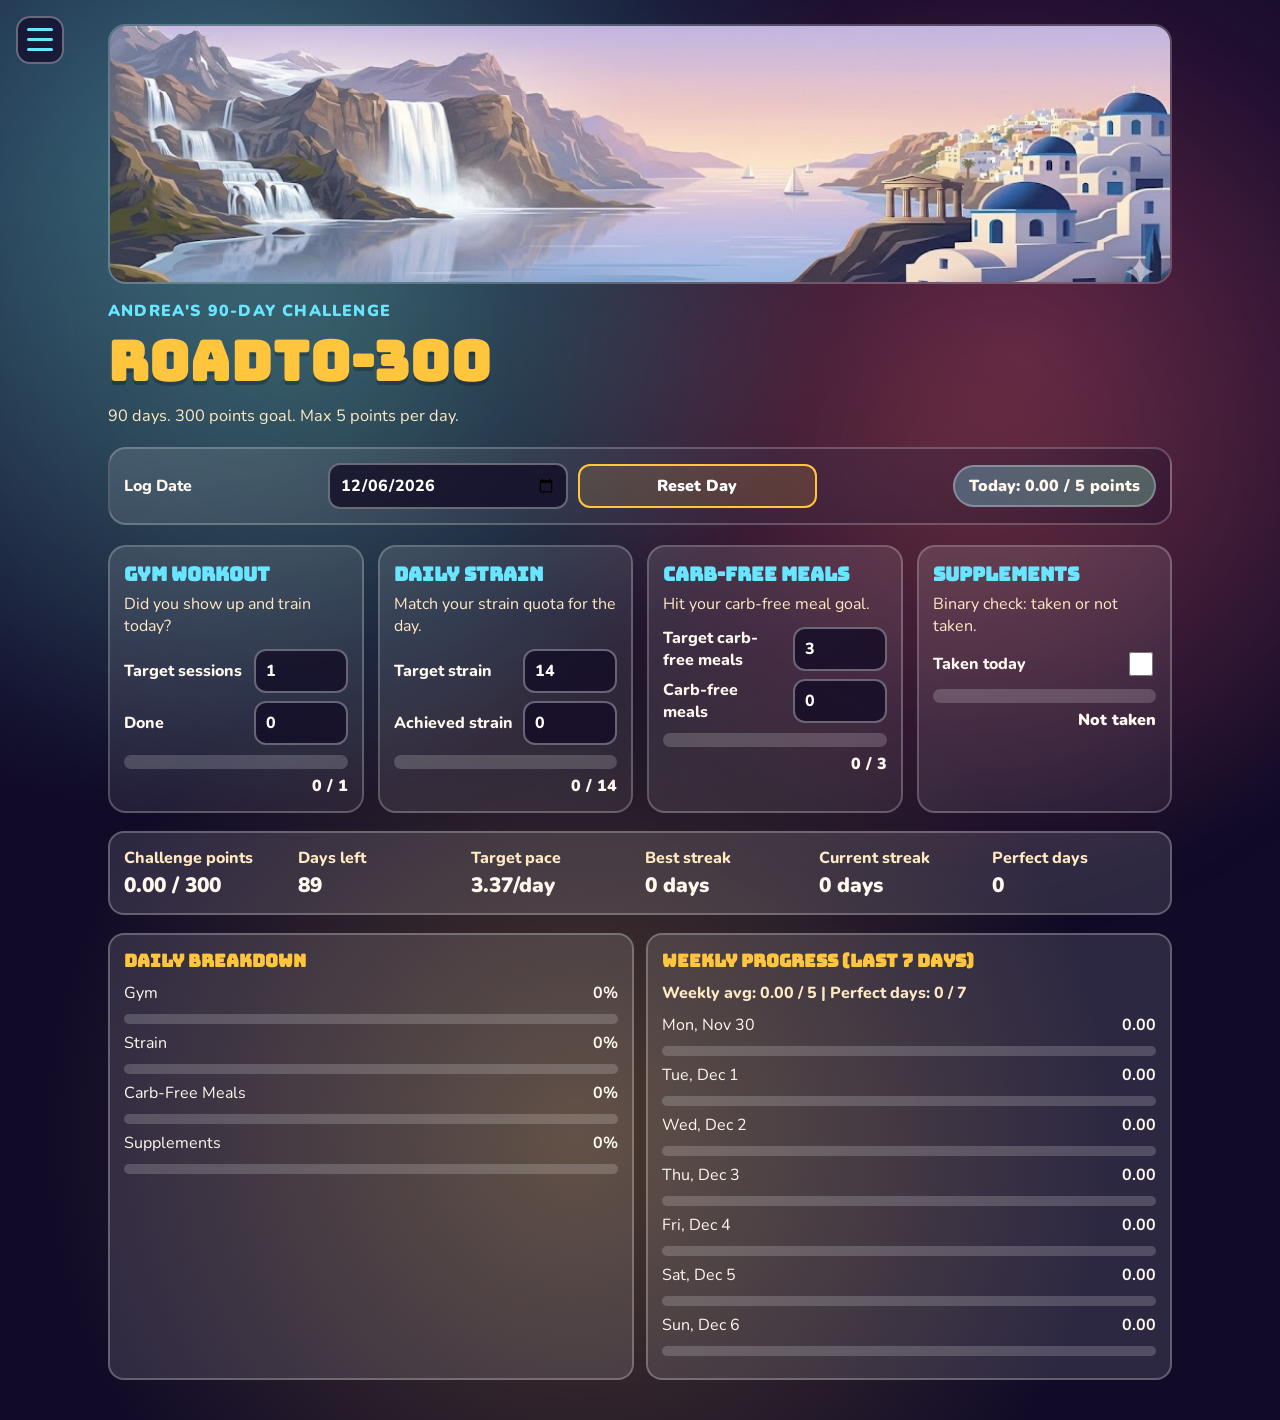
==== index.html @ 3d4bb53b "Switch top banner to banner2 image" ====
<!doctype html>
<html lang="en">
  <head>
    <meta charset="UTF-8" />
    <meta name="viewport" content="width=device-width, initial-scale=1.0" />
    <title>RoadTo-300</title>
    <link rel="preconnect" href="https://fonts.googleapis.com" />
    <link rel="preconnect" href="https://fonts.gstatic.com" crossorigin />
    <link
      href="https://fonts.googleapis.com/css2?family=Bungee:wght@400&family=Nunito:wght@500;700;900&display=swap"
      rel="stylesheet"
    />
    <link rel="stylesheet" href="./styles.css" />
  </head>
  <body>
    <div class="background-glow" aria-hidden="true"></div>

    <button
      id="menuToggle"
      class="menu-toggle"
      type="button"
      aria-label="Open menu"
      aria-controls="appMenu"
      aria-expanded="false"
    >
      <span></span>
      <span></span>
      <span></span>
    </button>

    <div id="menuBackdrop" class="menu-backdrop" hidden></div>
    <aside id="appMenu" class="app-menu" aria-hidden="true">
      <h2>Menu</h2>
      <a href="./progress.html" class="menu-action menu-link">Progress</a>
      <button id="restartChallenge" class="menu-action" type="button">
        Restart 90-Day Challenge from Log Date
      </button>
    </aside>

    <main class="app-shell">
      <img class="top-banner" src="./assets/banner2.jpg" alt="Challenge banner" />
      <header class="hero">
        <p class="eyebrow">Andrea's 90-Day Challenge</p>
        <h1>RoadTo-300</h1>
        <p class="subtitle">
          90 days. 300 points goal. Max 5 points per day.
        </p>
      </header>

      <section class="control-panel">
        <label for="entryDate">Log Date</label>
        <input type="date" id="entryDate" />
        <button id="resetDay" class="ghost-button" type="button">Reset Day</button>
        <div class="score-pill" id="scorePill">Today: 0.00 / 5 points</div>
      </section>

      <section class="cards-grid" id="cardsGrid">
        <article class="tracker-card" data-key="gym">
          <h2>Gym Workout</h2>
          <p class="card-note">Did you show up and train today?</p>
          <div class="field-row">
            <label for="gymTarget">Target sessions</label>
            <input type="number" min="1" max="3" step="1" id="gymTarget" value="1" />
          </div>
          <div class="field-row">
            <label for="gymDone">Done</label>
            <input type="number" min="0" max="3" step="1" id="gymDone" value="0" />
          </div>
          <div class="progress-wrap">
            <div class="progress-bar"><span id="gymBar"></span></div>
            <p id="gymText">0 / 1</p>
          </div>
        </article>

        <article class="tracker-card" data-key="strain">
          <h2>Daily Strain</h2>
          <p class="card-note">Match your strain quota for the day.</p>
          <div class="field-row">
            <label for="strainTarget">Target strain</label>
            <input type="number" min="1" max="100" step="1" id="strainTarget" value="14" />
          </div>
          <div class="field-row">
            <label for="strainDone">Achieved strain</label>
            <input type="number" min="0" max="100" step="1" id="strainDone" value="0" />
          </div>
          <div class="progress-wrap">
            <div class="progress-bar"><span id="strainBar"></span></div>
            <p id="strainText">0 / 14</p>
          </div>
        </article>

        <article class="tracker-card" data-key="carbFree">
          <h2>Carb-Free Meals</h2>
          <p class="card-note">Hit your carb-free meal goal.</p>
          <div class="field-row">
            <label for="carbTarget">Target carb-free meals</label>
            <input type="number" min="1" max="8" step="1" id="carbTarget" value="3" />
          </div>
          <div class="field-row">
            <label for="carbDone">Carb-free meals</label>
            <input type="number" min="0" max="8" step="1" id="carbDone" value="0" />
          </div>
          <div class="progress-wrap">
            <div class="progress-bar"><span id="carbBar"></span></div>
            <p id="carbText">0 / 3</p>
          </div>
        </article>

        <article class="tracker-card" data-key="supplements">
          <h2>Supplements</h2>
          <p class="card-note">Binary check: taken or not taken.</p>
          <div class="field-row binary-row">
            <label for="suppTaken">Taken today</label>
            <input type="checkbox" id="suppTaken" />
          </div>
          <div class="progress-wrap">
            <div class="progress-bar"><span id="suppBar"></span></div>
            <p id="suppText">Not taken</p>
          </div>
        </article>
      </section>

      <section class="summary-strip" id="summaryStrip">
        <div>
          <p class="summary-label">Challenge points</p>
          <p class="summary-value" id="challengePoints">0 / 300</p>
        </div>
        <div>
          <p class="summary-label">Days left</p>
          <p class="summary-value" id="daysLeft">90</p>
        </div>
        <div>
          <p class="summary-label">Target pace</p>
          <p class="summary-value" id="paceText">0.00/day</p>
        </div>
        <div>
          <p class="summary-label">Best streak</p>
          <p class="summary-value" id="bestStreak">0 days</p>
        </div>
        <div>
          <p class="summary-label">Current streak</p>
          <p class="summary-value" id="currentStreak">0 days</p>
        </div>
        <div>
          <p class="summary-label">Perfect days</p>
          <p class="summary-value" id="perfectDays">0</p>
        </div>
      </section>

      <section class="insights-section">
        <article class="insight-card">
          <h3>Daily Breakdown</h3>
          <div id="dailyBreakdown"></div>
        </article>
        <article class="insight-card">
          <h3>Weekly Progress (Last 7 Days)</h3>
          <p class="week-meta"><span id="weekAvg">Weekly avg: 0 / 100</span> | <span id="weekPerfect">Perfect days: 0 / 7</span></p>
          <div id="weeklyList"></div>
        </article>
      </section>
    </main>

    <canvas id="sparkCanvas" aria-hidden="true"></canvas>
    <script src="./app.js"></script>
  </body>
</html>
---- styles.css ----
:root {
  --bg: #110b28;
  --panel: rgba(255, 255, 255, 0.12);
  --panel-strong: rgba(255, 255, 255, 0.2);
  --text: #fff8ee;
  --muted: #ffe9c2;
  --mint: #8affc1;
  --sun: #ffc63d;
  --orange: #ff7b37;
  --pink: #ff4da8;
  --sky: #6ae5ff;
}

* {
  box-sizing: border-box;
}

body {
  margin: 0;
  min-height: 100vh;
  font-family: "Nunito", sans-serif;
  color: var(--text);
  background:
    radial-gradient(circle at 15% 10%, rgba(106, 229, 255, 0.32), transparent 40%),
    radial-gradient(circle at 80% 25%, rgba(255, 77, 168, 0.24), transparent 35%),
    radial-gradient(circle at 45% 80%, rgba(255, 198, 61, 0.25), transparent 40%),
    var(--bg);
  overflow-x: hidden;
}

.background-glow {
  position: fixed;
  inset: -15vmax;
  background:
    radial-gradient(circle at 30% 40%, rgba(138, 255, 193, 0.2), transparent 35%),
    radial-gradient(circle at 70% 50%, rgba(255, 123, 55, 0.2), transparent 35%);
  filter: blur(40px);
  z-index: -2;
  animation: drift 10s ease-in-out infinite alternate;
}

@keyframes drift {
  from {
    transform: translateY(-2%) translateX(-1%);
  }
  to {
    transform: translateY(2%) translateX(1%);
  }
}

.menu-toggle {
  position: fixed;
  top: 16px;
  left: 16px;
  z-index: 30;
  width: 48px;
  height: 48px;
  padding: 10px 9px;
  border: 2px solid rgba(255, 255, 255, 0.35);
  border-radius: 14px;
  background: rgba(17, 11, 40, 0.72);
  backdrop-filter: blur(8px);
  display: grid;
  gap: 6px;
  cursor: pointer;
}

.menu-toggle span {
  display: block;
  width: 100%;
  height: 3px;
  border-radius: 999px;
  background: var(--sky);
}

.menu-backdrop {
  position: fixed;
  inset: 0;
  z-index: 18;
  background: rgba(6, 3, 18, 0.56);
}

.app-menu {
  position: fixed;
  top: 0;
  left: 0;
  z-index: 20;
  width: min(320px, 85vw);
  height: 100vh;
  padding: 84px 16px 20px;
  transform: translateX(-105%);
  transition: transform 0.25s ease;
  background: linear-gradient(155deg, rgba(17, 11, 40, 0.95), rgba(48, 20, 78, 0.95));
  border-right: 2px solid rgba(255, 255, 255, 0.24);
  backdrop-filter: blur(10px);
}

.app-menu.is-open {
  transform: translateX(0);
}

.app-menu h2 {
  margin: 0 0 12px;
  color: var(--sun);
  font-family: "Bungee", sans-serif;
  font-size: 1.05rem;
}

.menu-action {
  display: block;
  width: 100%;
  border: 2px solid rgba(255, 198, 61, 0.95);
  border-radius: 12px;
  background: rgba(255, 198, 61, 0.12);
  color: #fff;
  text-align: left;
  font: inherit;
  font-weight: 900;
  line-height: 1.3;
  padding: 10px 12px;
  cursor: pointer;
  margin-bottom: 10px;
}

.menu-link {
  text-decoration: none;
}

.app-shell {
  max-width: 1100px;
  margin: 0 auto;
  padding: 24px 18px 40px;
}

.top-banner {
  display: block;
  width: 100%;
  max-height: 260px;
  object-fit: cover;
  border-radius: 18px;
  border: 2px solid rgba(255, 255, 255, 0.24);
  margin-bottom: 16px;
}

.hero h1 {
  margin: 0;
  font-family: "Bungee", sans-serif;
  letter-spacing: 1px;
  font-size: clamp(2rem, 5vw, 3.4rem);
  color: var(--sun);
  text-shadow: 0 4px 0 rgba(0, 0, 0, 0.22);
}

.eyebrow {
  margin: 0 0 4px;
  color: var(--sky);
  font-weight: 900;
  text-transform: uppercase;
  letter-spacing: 1.2px;
}

.subtitle {
  margin: 8px 0 0;
  color: var(--muted);
  font-size: 1.02rem;
}

.control-panel {
  margin-top: 20px;
  padding: 14px;
  border: 2px solid rgba(255, 255, 255, 0.22);
  background: linear-gradient(130deg, var(--panel), rgba(17, 11, 40, 0.3));
  backdrop-filter: blur(7px);
  border-radius: 18px;
  display: grid;
  grid-template-columns: auto minmax(180px, 240px) auto auto;
  gap: 10px;
  align-items: center;
}

label {
  font-weight: 800;
}

input[type="date"],
input[type="number"] {
  width: 100%;
  border: 2px solid rgba(255, 255, 255, 0.35);
  border-radius: 12px;
  background: rgba(18, 12, 38, 0.78);
  color: #fff;
  padding: 9px 10px;
  font: inherit;
  font-weight: 800;
}

input:focus {
  outline: 2px solid var(--sky);
  outline-offset: 1px;
}

input[type="checkbox"] {
  width: 24px;
  height: 24px;
  accent-color: var(--mint);
  justify-self: end;
}

.ghost-button {
  border: 2px solid var(--sun);
  background: rgba(255, 198, 61, 0.14);
  color: #fff;
  border-radius: 12px;
  font: inherit;
  font-weight: 900;
  padding: 9px 14px;
  cursor: pointer;
  transition: transform 0.15s ease;
}

.ghost-button:hover {
  transform: translateY(-1px);
}

.score-pill {
  justify-self: end;
  font-weight: 900;
  padding: 8px 14px;
  border-radius: 999px;
  background: linear-gradient(90deg, rgba(106, 229, 255, 0.3), rgba(138, 255, 193, 0.3));
  border: 2px solid rgba(255, 255, 255, 0.28);
}

.cards-grid {
  margin-top: 20px;
  display: grid;
  grid-template-columns: repeat(auto-fit, minmax(230px, 1fr));
  gap: 14px;
}

.tracker-card {
  border-radius: 18px;
  border: 2px solid rgba(255, 255, 255, 0.22);
  padding: 14px;
  background: linear-gradient(145deg, var(--panel), rgba(255, 255, 255, 0.06));
  transform: translateY(14px);
  opacity: 0;
  animation: pop-in 0.5s ease forwards;
}

.tracker-card:nth-child(2) {
  animation-delay: 0.06s;
}

.tracker-card:nth-child(3) {
  animation-delay: 0.12s;
}

.tracker-card:nth-child(4) {
  animation-delay: 0.18s;
}

@keyframes pop-in {
  to {
    opacity: 1;
    transform: translateY(0);
  }
}

.tracker-card h2 {
  margin: 0;
  color: var(--sky);
  font-family: "Bungee", sans-serif;
  font-size: 1.2rem;
}

.card-note {
  margin: 6px 0 12px;
  color: var(--muted);
}

.field-row {
  display: grid;
  grid-template-columns: 1fr 94px;
  align-items: center;
  gap: 8px;
  margin-bottom: 8px;
}

.binary-row {
  grid-template-columns: 1fr auto;
}

.progress-wrap {
  margin-top: 10px;
}

.progress-wrap p {
  margin: 6px 0 0;
  text-align: right;
  font-weight: 900;
}

.progress-bar {
  height: 14px;
  border-radius: 999px;
  background: rgba(255, 255, 255, 0.18);
  overflow: hidden;
}

.progress-bar span {
  display: block;
  height: 100%;
  width: 0;
  border-radius: inherit;
  background: linear-gradient(90deg, var(--orange), var(--pink));
  transition: width 0.25s ease;
}

.tracker-card.is-complete {
  border-color: rgba(138, 255, 193, 0.85);
  box-shadow: 0 0 0 2px rgba(138, 255, 193, 0.2);
}

.tracker-card.is-complete .progress-bar span {
  background: linear-gradient(90deg, #6fffbe, #6ae5ff);
}

.summary-strip,
.insight-card {
  margin-top: 18px;
  padding: 14px;
  border-radius: 16px;
  border: 2px solid rgba(255, 255, 255, 0.25);
  background: var(--panel);
}

.summary-strip {
  display: grid;
  grid-template-columns: repeat(auto-fit, minmax(140px, 1fr));
  gap: 10px;
}

.summary-label {
  margin: 0;
  color: var(--muted);
  font-weight: 800;
}

.summary-value {
  margin: 2px 0 0;
  font-size: 1.3rem;
  font-weight: 900;
}

.insights-section {
  display: grid;
  grid-template-columns: repeat(auto-fit, minmax(280px, 1fr));
  gap: 12px;
}

.insight-card h3 {
  margin: 0 0 10px;
  font-family: "Bungee", sans-serif;
  color: var(--sun);
  font-size: 1.1rem;
}

.daily-row,
.week-row {
  display: grid;
  grid-template-columns: 1fr auto;
  gap: 10px;
  align-items: center;
  margin-bottom: 8px;
}

.week-meta {
  margin: 0 0 10px;
  color: var(--muted);
  font-weight: 800;
}

.mini-bar {
  grid-column: 1 / -1;
  height: 10px;
  border-radius: 999px;
  background: rgba(255, 255, 255, 0.18);
  overflow: hidden;
}

.mini-bar span {
  display: block;
  height: 100%;
  background: linear-gradient(90deg, #6ae5ff, #8affc1);
}

.progress-shell {
  max-width: 1100px;
  margin: 0 auto;
  padding: 24px 18px 40px;
}

.progress-header {
  display: flex;
  align-items: center;
  justify-content: space-between;
  gap: 12px;
  margin-bottom: 16px;
}

.back-link {
  text-decoration: none;
}

.progress-grid {
  display: grid;
  grid-template-columns: repeat(auto-fit, minmax(300px, 1fr));
  gap: 12px;
}

.chart-card,
.log-card {
  border-radius: 16px;
  border: 2px solid rgba(255, 255, 255, 0.25);
  background: var(--panel);
  padding: 14px;
}

.chart-title {
  margin: 0 0 10px;
  font-family: "Bungee", sans-serif;
  color: var(--sun);
  font-size: 1rem;
}

.chart-canvas {
  width: 100%;
  height: 220px;
  border-radius: 12px;
  background: rgba(8, 5, 22, 0.38);
  border: 1px solid rgba(255, 255, 255, 0.2);
}

.chart-legend {
  margin-top: 10px;
  display: flex;
  flex-wrap: wrap;
  gap: 8px;
}

.legend-chip {
  display: inline-flex;
  align-items: center;
  gap: 6px;
  border-radius: 999px;
  border: 1px solid rgba(255, 255, 255, 0.26);
  padding: 4px 8px;
  font-size: 0.84rem;
  font-weight: 800;
}

.legend-dot {
  width: 10px;
  height: 10px;
  border-radius: 999px;
}

.log-card {
  margin-top: 14px;
}

.log-scroll {
  overflow: auto;
  max-height: 440px;
}

.log-table {
  width: 100%;
  border-collapse: collapse;
  min-width: 760px;
}

.log-table th,
.log-table td {
  border-bottom: 1px solid rgba(255, 255, 255, 0.2);
  padding: 8px 10px;
  text-align: left;
  font-size: 0.92rem;
}

.log-table th {
  position: sticky;
  top: 0;
  background: rgba(17, 11, 40, 0.95);
  color: var(--sky);
}

.muted {
  color: var(--muted);
}

#sparkCanvas {
  position: fixed;
  inset: 0;
  pointer-events: none;
  z-index: 4;
}

@media (max-width: 760px) {
  .control-panel {
    grid-template-columns: 1fr;
  }

  .score-pill {
    justify-self: start;
  }

  .summary-strip {
    grid-template-columns: 1fr;
  }

  .app-shell {
    padding-top: 76px;
  }

  .menu-toggle {
    top: 12px;
    left: 12px;
  }

  .progress-header {
    flex-direction: column;
    align-items: flex-start;
  }
}
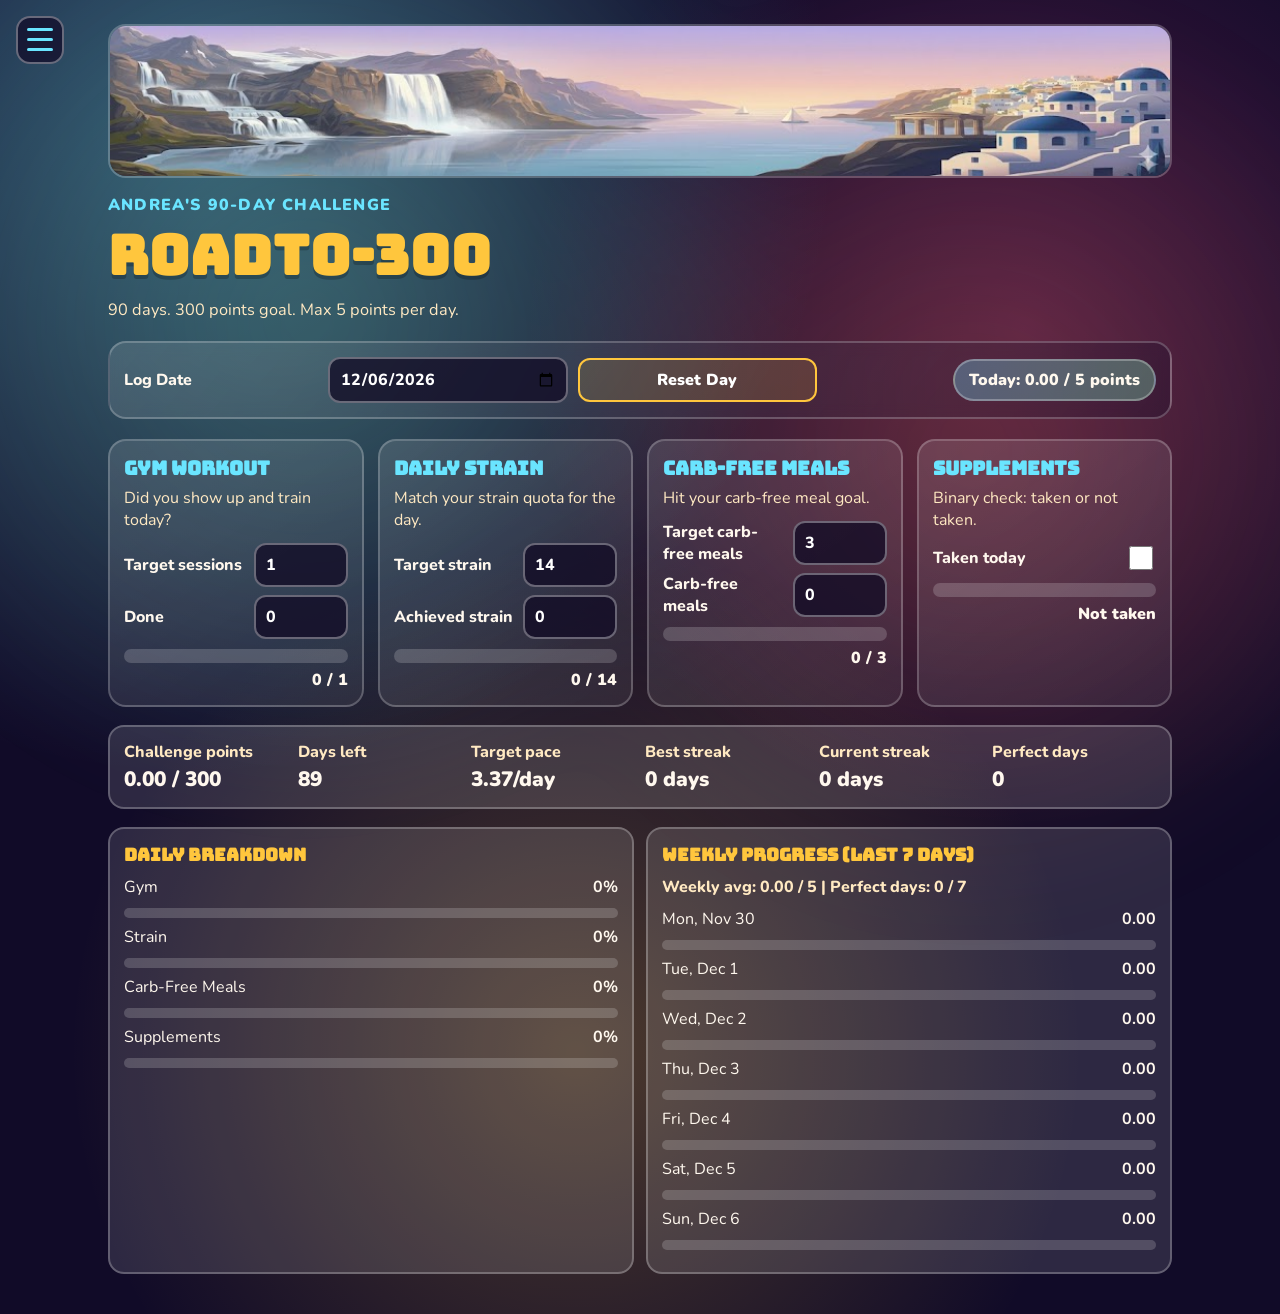
==== commit ce9bdc37: "Update top banner to banner3" ====
--- a/index.html
+++ b/index.html
@@ -38,7 +38,7 @@
     </aside>
 
     <main class="app-shell">
-      <img class="top-banner" src="./assets/banner2.jpg" alt="Challenge banner" />
+      <img class="top-banner" src="./assets/banner3.jpg" alt="Challenge banner" />
       <header class="hero">
         <p class="eyebrow">Andrea's 90-Day Challenge</p>
         <h1>RoadTo-300</h1>
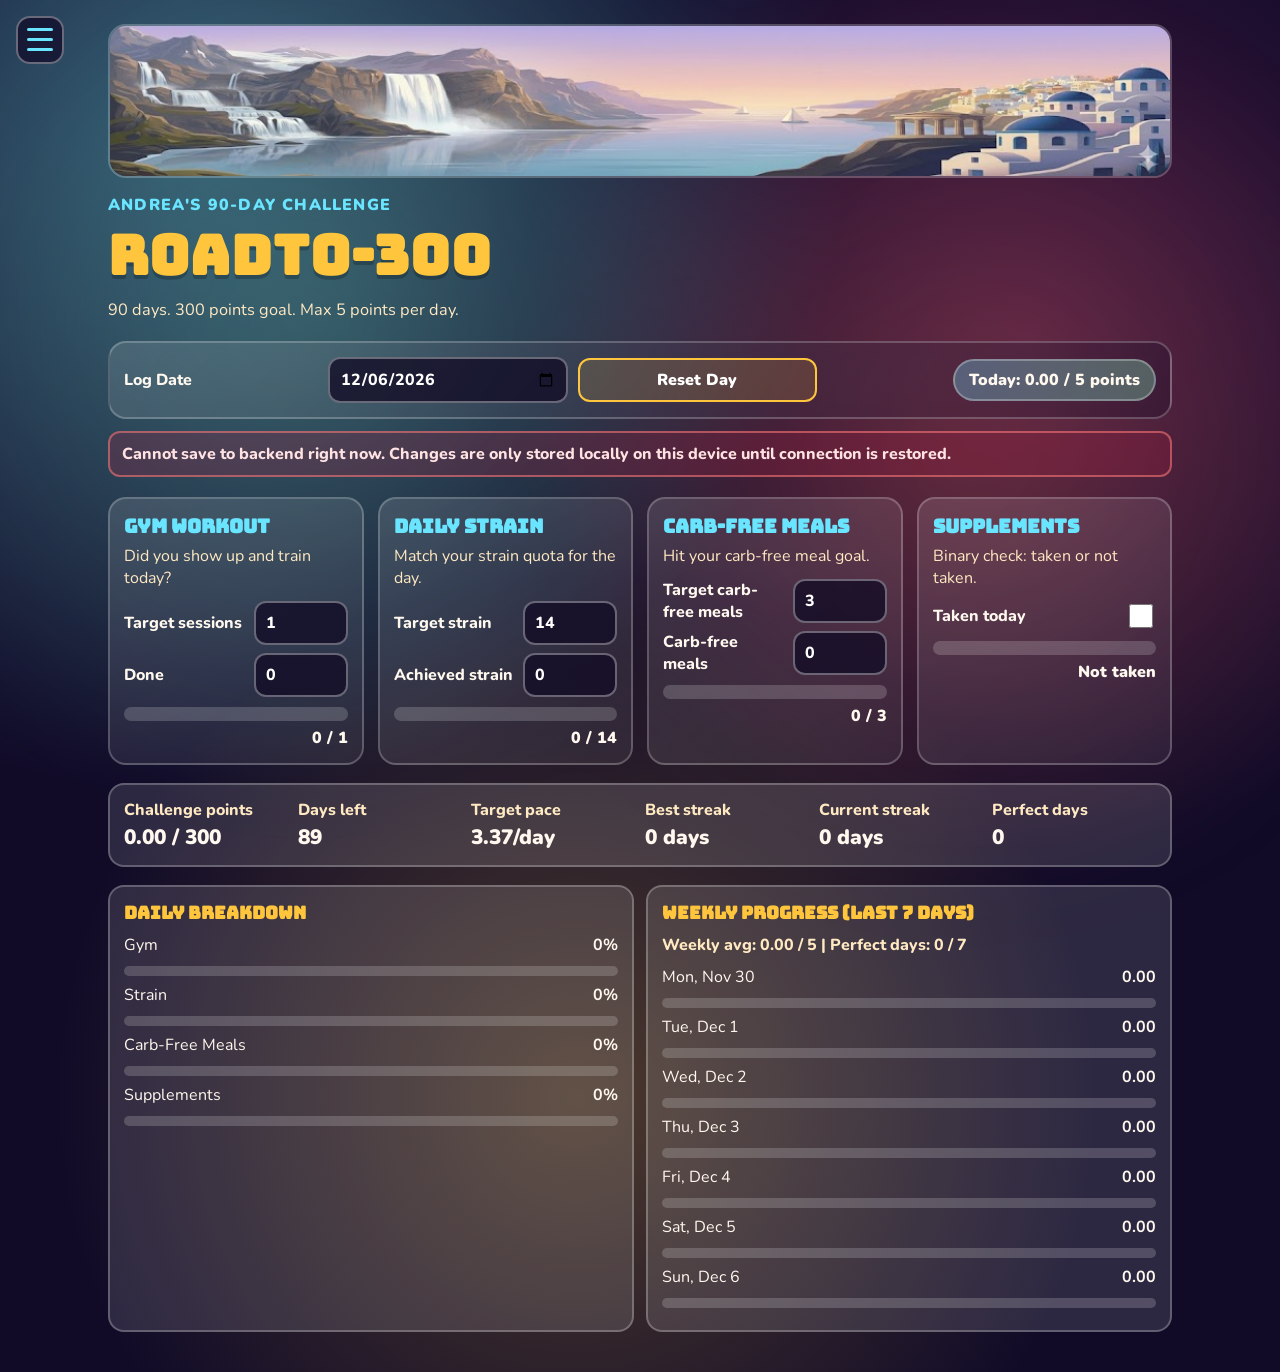
==== commit f469a0ba: "Fix backend endpoint resolution and show connection errors" ====
--- a/index.html
+++ b/index.html
@@ -53,6 +53,7 @@
         <button id="resetDay" class="ghost-button" type="button">Reset Day</button>
         <div class="score-pill" id="scorePill">Today: 0.00 / 5 points</div>
       </section>
+      <p id="backendStatus" class="backend-status" hidden></p>
 
       <section class="cards-grid" id="cardsGrid">
         <article class="tracker-card" data-key="gym">
--- a/styles.css
+++ b/styles.css
@@ -165,6 +165,16 @@
   font-size: 1.02rem;
 }
 
+.backend-status {
+  margin: 12px 0 0;
+  padding: 10px 12px;
+  border-radius: 12px;
+  border: 2px solid rgba(255, 125, 125, 0.55);
+  background: rgba(168, 32, 64, 0.26);
+  color: #ffe2e2;
+  font-weight: 800;
+}
+
 .control-panel {
   margin-top: 20px;
   padding: 14px;
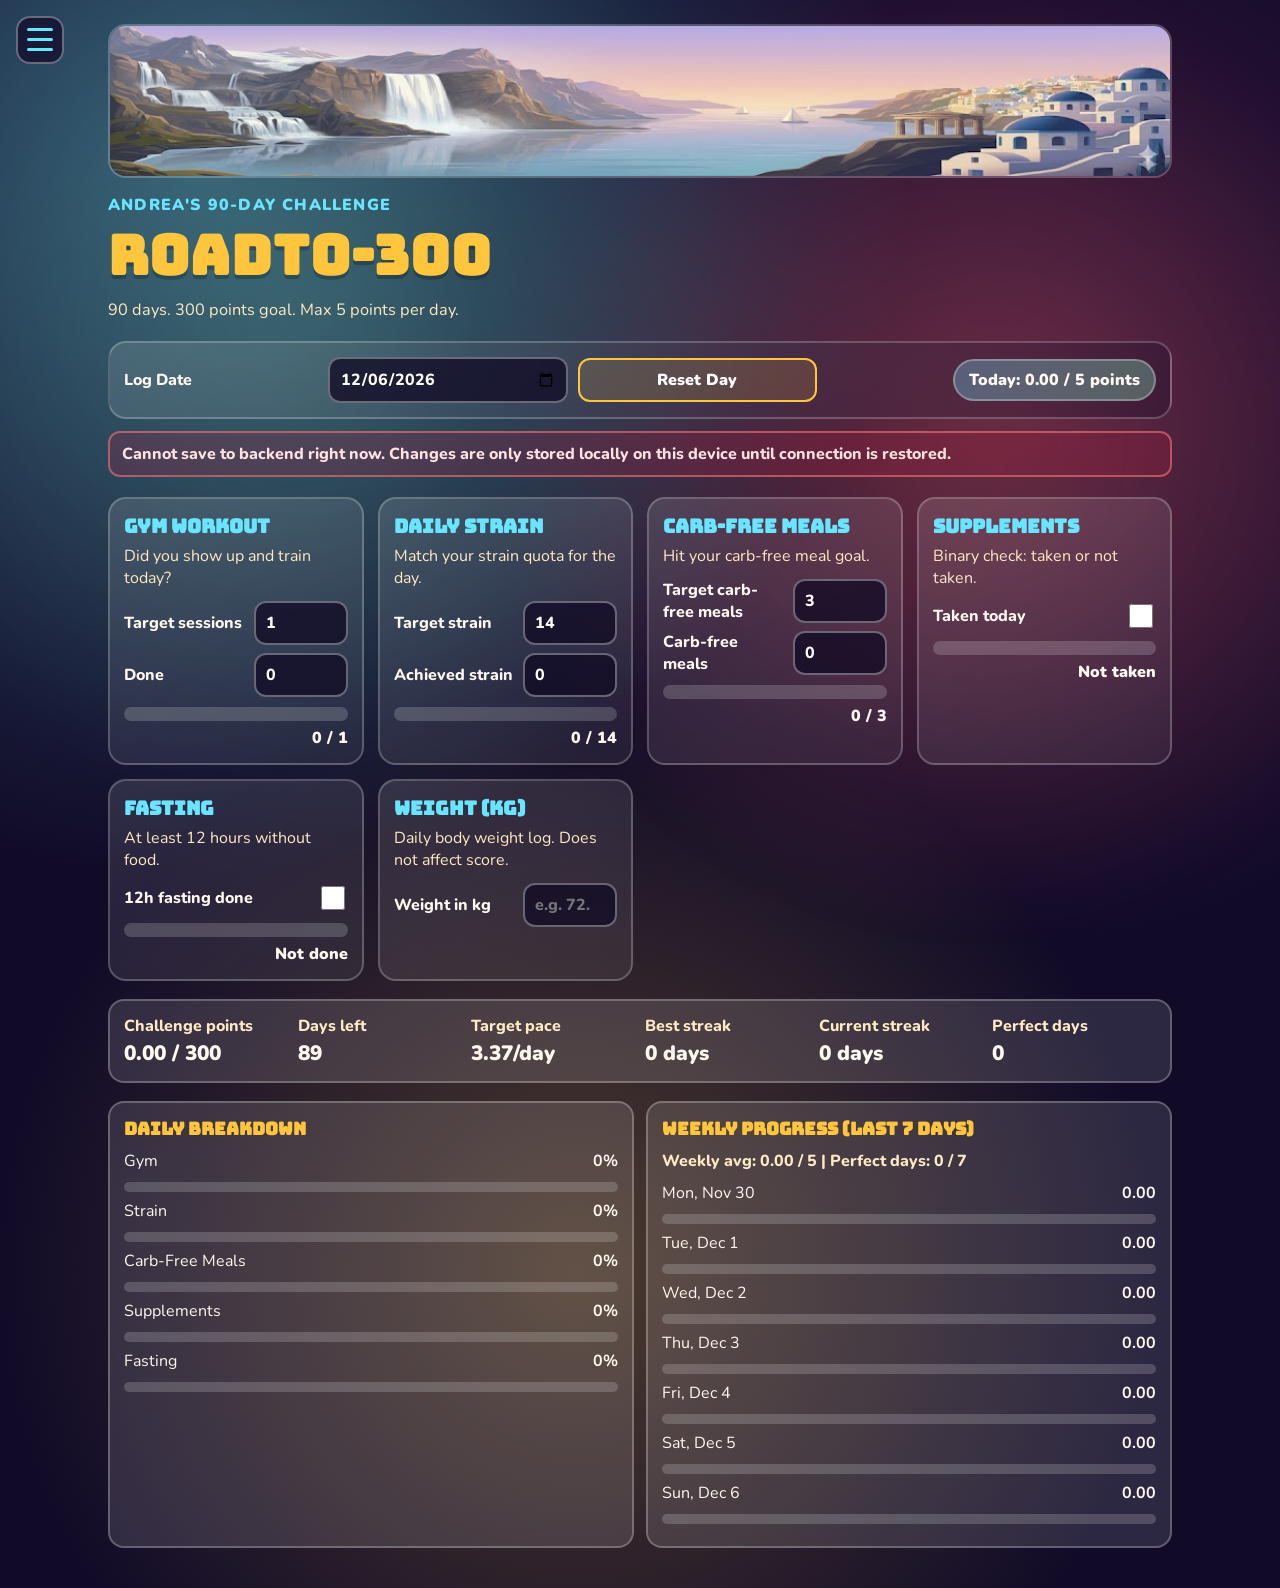
==== commit 672f105e: "Add fasting and weight tracking across app and progress" ====
--- a/index.html
+++ b/index.html
@@ -119,6 +119,28 @@
             <p id="suppText">Not taken</p>
           </div>
         </article>
+
+        <article class="tracker-card" data-key="fasting">
+          <h2>Fasting</h2>
+          <p class="card-note">At least 12 hours without food.</p>
+          <div class="field-row binary-row">
+            <label for="fastingTaken">12h fasting done</label>
+            <input type="checkbox" id="fastingTaken" />
+          </div>
+          <div class="progress-wrap">
+            <div class="progress-bar"><span id="fastingBar"></span></div>
+            <p id="fastingText">Not done</p>
+          </div>
+        </article>
+
+        <article class="tracker-card" data-key="weight">
+          <h2>Weight (kg)</h2>
+          <p class="card-note">Daily body weight log. Does not affect score.</p>
+          <div class="field-row">
+            <label for="weightKg">Weight in kg</label>
+            <input type="number" min="1" max="400" step="0.1" id="weightKg" placeholder="e.g. 72.4" />
+          </div>
+        </article>
       </section>
 
       <section class="summary-strip" id="summaryStrip">
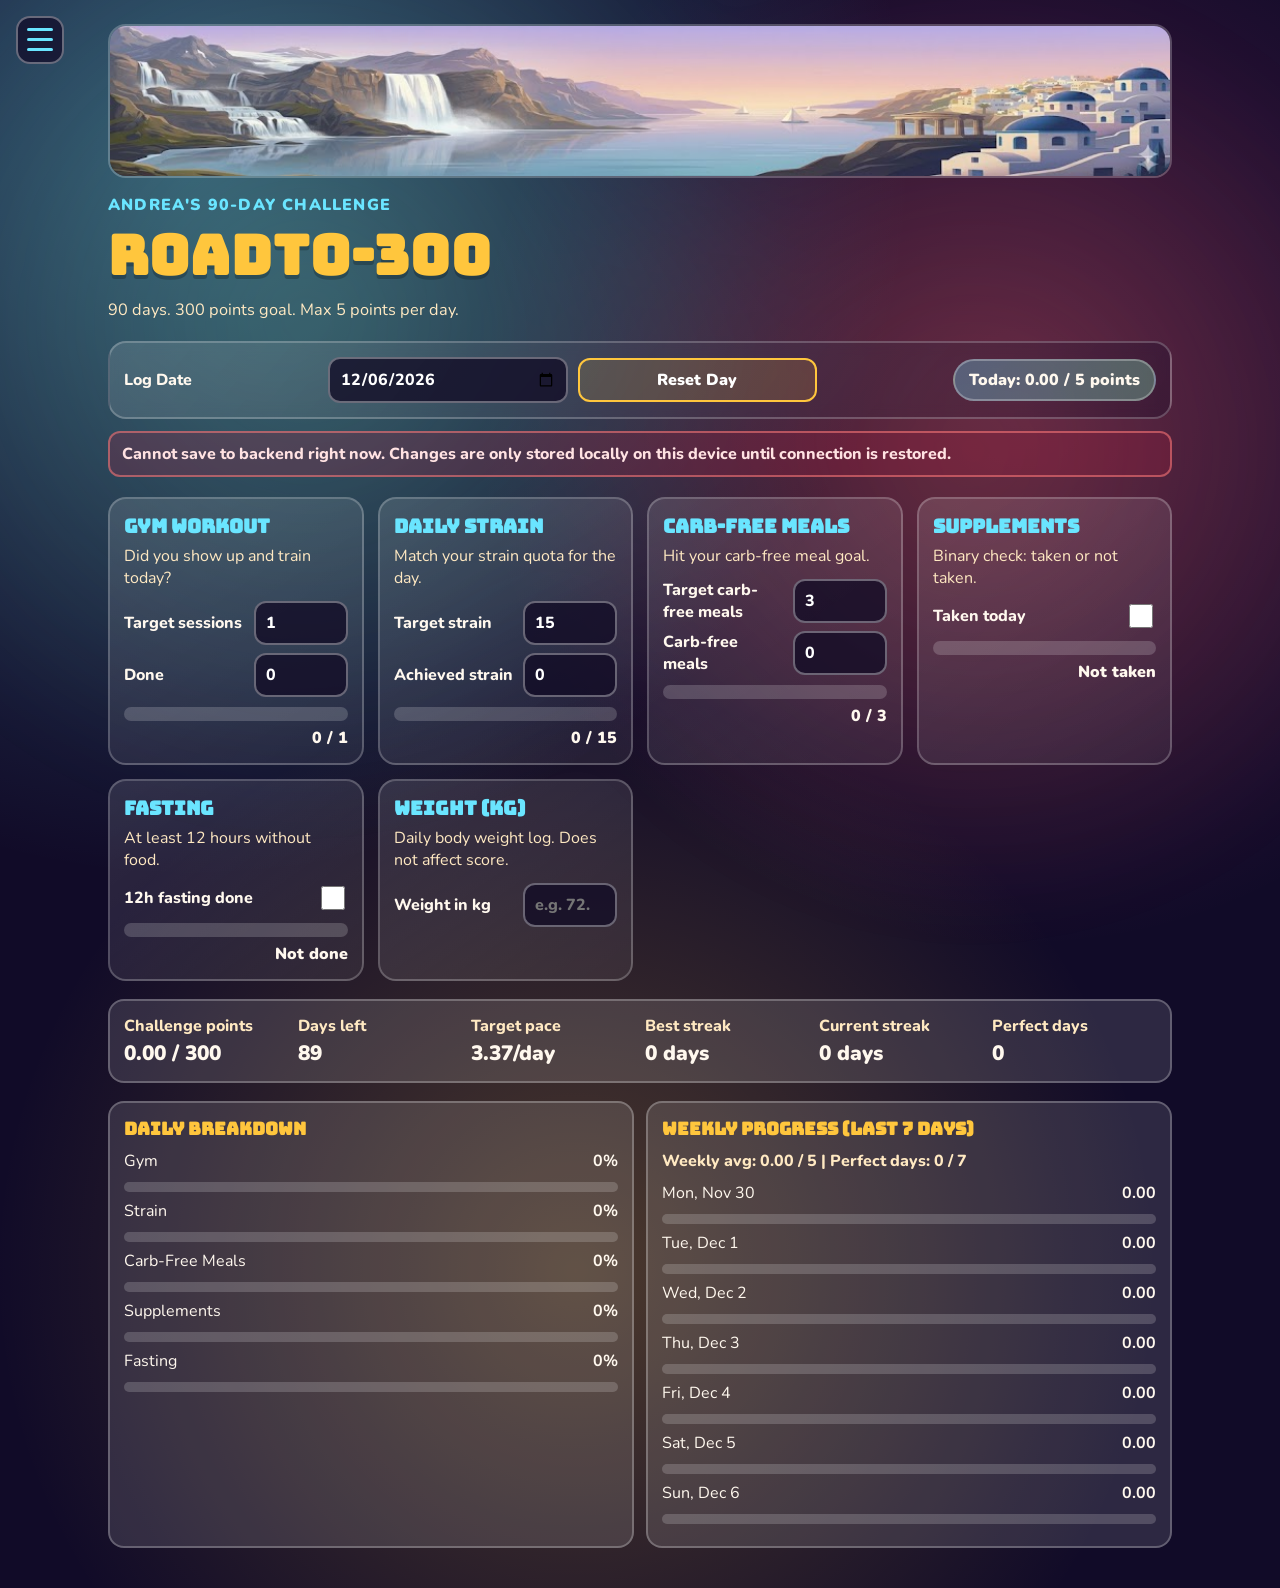
==== commit 3b859188: "Adjust strain default and enforce one-decimal weight input" ====
--- a/index.html
+++ b/index.html
@@ -78,7 +78,7 @@
           <p class="card-note">Match your strain quota for the day.</p>
           <div class="field-row">
             <label for="strainTarget">Target strain</label>
-            <input type="number" min="1" max="100" step="1" id="strainTarget" value="14" />
+            <input type="number" min="1" max="100" step="1" id="strainTarget" value="15" />
           </div>
           <div class="field-row">
             <label for="strainDone">Achieved strain</label>
@@ -86,7 +86,7 @@
           </div>
           <div class="progress-wrap">
             <div class="progress-bar"><span id="strainBar"></span></div>
-            <p id="strainText">0 / 14</p>
+            <p id="strainText">0 / 15</p>
           </div>
         </article>
 
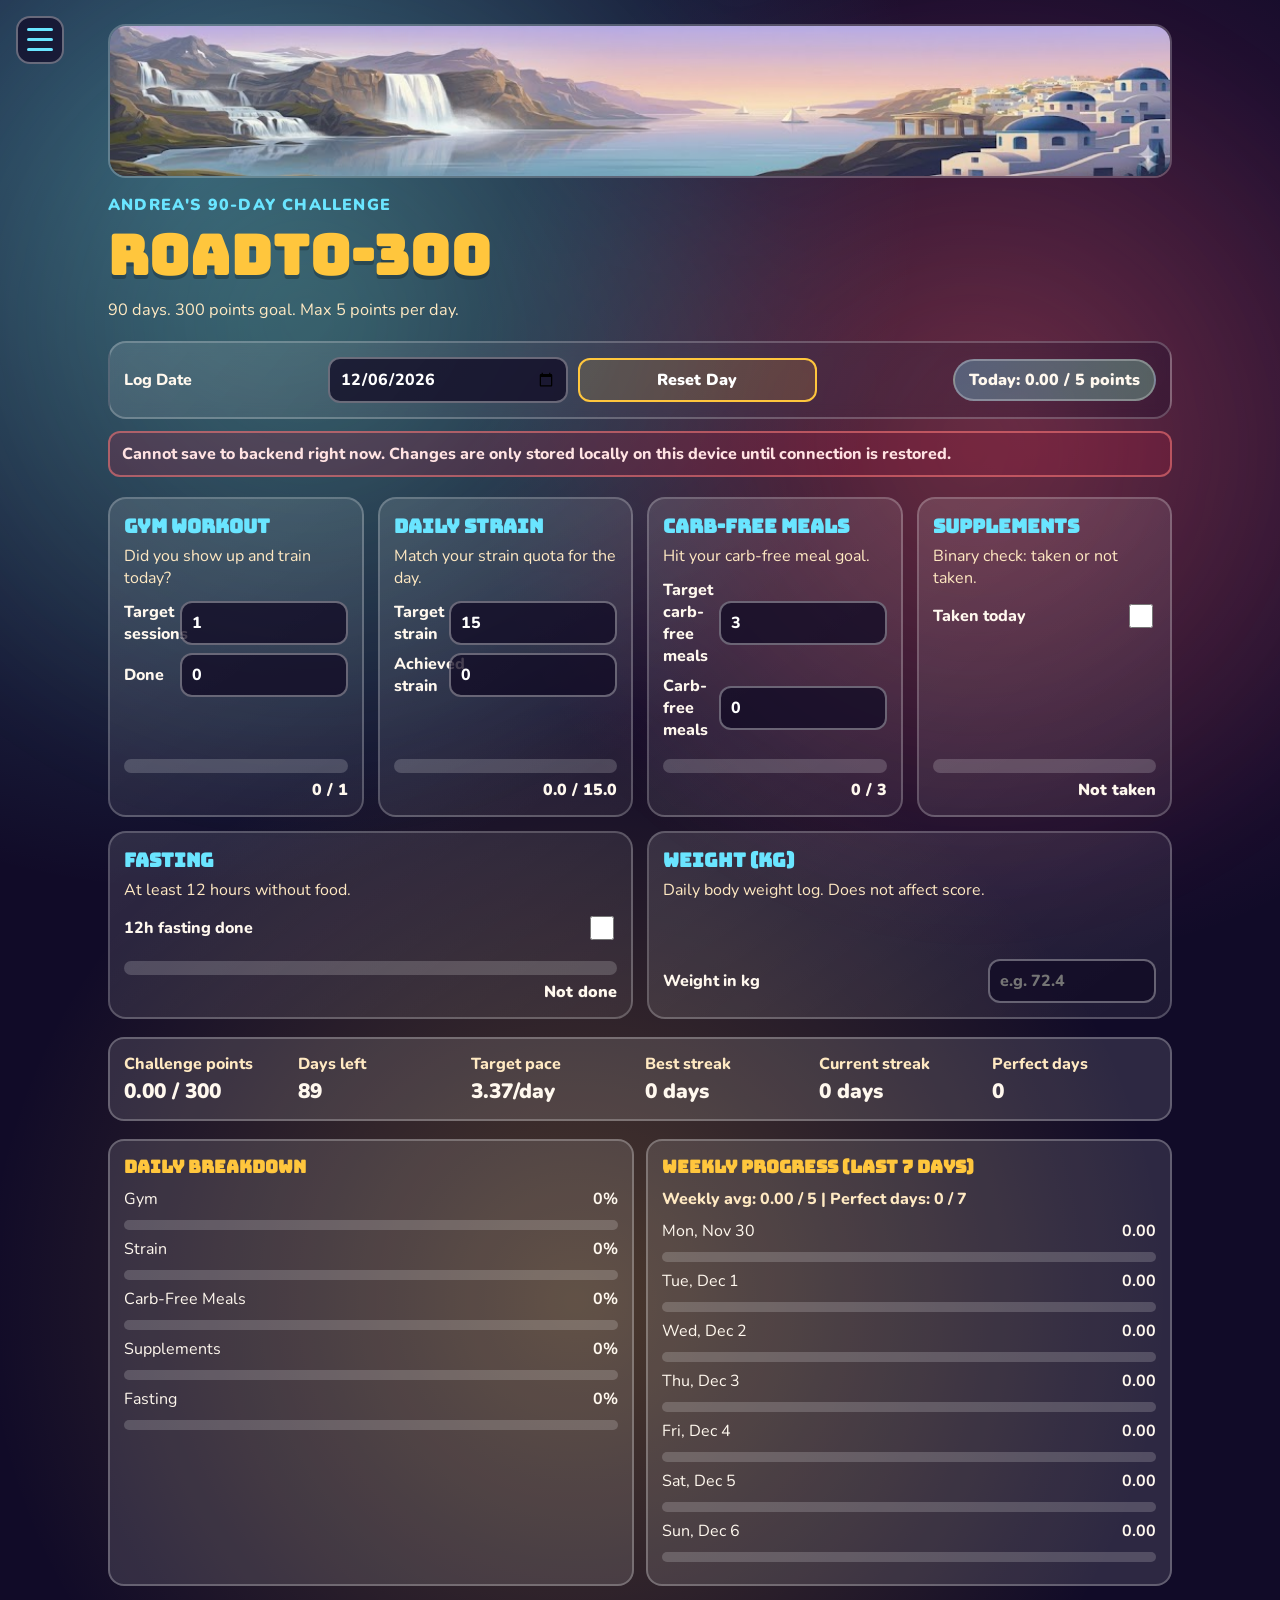
==== commit d4a90bf6: "Allow decimal strain inputs across tracker and progress" ====
--- a/index.html
+++ b/index.html
@@ -78,11 +78,11 @@
           <p class="card-note">Match your strain quota for the day.</p>
           <div class="field-row">
             <label for="strainTarget">Target strain</label>
-            <input type="number" min="1" max="100" step="1" id="strainTarget" value="15" />
+            <input type="number" min="1" max="100" step="0.1" id="strainTarget" value="15" />
           </div>
           <div class="field-row">
             <label for="strainDone">Achieved strain</label>
-            <input type="number" min="0" max="100" step="1" id="strainDone" value="0" />
+            <input type="number" min="0" max="100" step="0.1" id="strainDone" value="0" />
           </div>
           <div class="progress-wrap">
             <div class="progress-bar"><span id="strainBar"></span></div>
--- a/styles.css
+++ b/styles.css
@@ -244,18 +244,27 @@
 .cards-grid {
   margin-top: 20px;
   display: grid;
-  grid-template-columns: repeat(auto-fit, minmax(230px, 1fr));
+  grid-template-columns: repeat(12, minmax(0, 1fr));
   gap: 14px;
+  align-items: stretch;
 }
 
 .tracker-card {
+  grid-column: span 3;
   border-radius: 18px;
   border: 2px solid rgba(255, 255, 255, 0.22);
   padding: 14px;
   background: linear-gradient(145deg, var(--panel), rgba(255, 255, 255, 0.06));
+  display: flex;
+  flex-direction: column;
   transform: translateY(14px);
   opacity: 0;
   animation: pop-in 0.5s ease forwards;
+}
+
+.tracker-card[data-key="fasting"],
+.tracker-card[data-key="weight"] {
+  grid-column: span 6;
 }
 
 .tracker-card:nth-child(2) {
@@ -291,24 +300,30 @@
 
 .field-row {
   display: grid;
-  grid-template-columns: 1fr 94px;
+  grid-template-columns: minmax(0, 1fr) 168px;
   align-items: center;
-  gap: 8px;
+  gap: 10px;
   margin-bottom: 8px;
 }
 
 .binary-row {
-  grid-template-columns: 1fr auto;
+  grid-template-columns: minmax(0, 1fr) 36px;
 }
 
 .progress-wrap {
-  margin-top: 10px;
+  margin-top: auto;
+  padding-top: 10px;
 }
 
 .progress-wrap p {
   margin: 6px 0 0;
   text-align: right;
   font-weight: 900;
+}
+
+.tracker-card[data-key="weight"] .field-row {
+  margin-top: auto;
+  margin-bottom: 0;
 }
 
 .progress-bar {
@@ -518,6 +533,16 @@
 }
 
 @media (max-width: 760px) {
+  .tracker-card,
+  .tracker-card[data-key="fasting"],
+  .tracker-card[data-key="weight"] {
+    grid-column: span 12;
+  }
+
+  .field-row {
+    grid-template-columns: minmax(0, 1fr) 132px;
+  }
+
   .control-panel {
     grid-template-columns: 1fr;
   }
@@ -544,3 +569,14 @@
     align-items: flex-start;
   }
 }
+
+@media (max-width: 1180px) and (min-width: 761px) {
+  .tracker-card {
+    grid-column: span 6;
+  }
+
+  .tracker-card[data-key="fasting"],
+  .tracker-card[data-key="weight"] {
+    grid-column: span 6;
+  }
+}
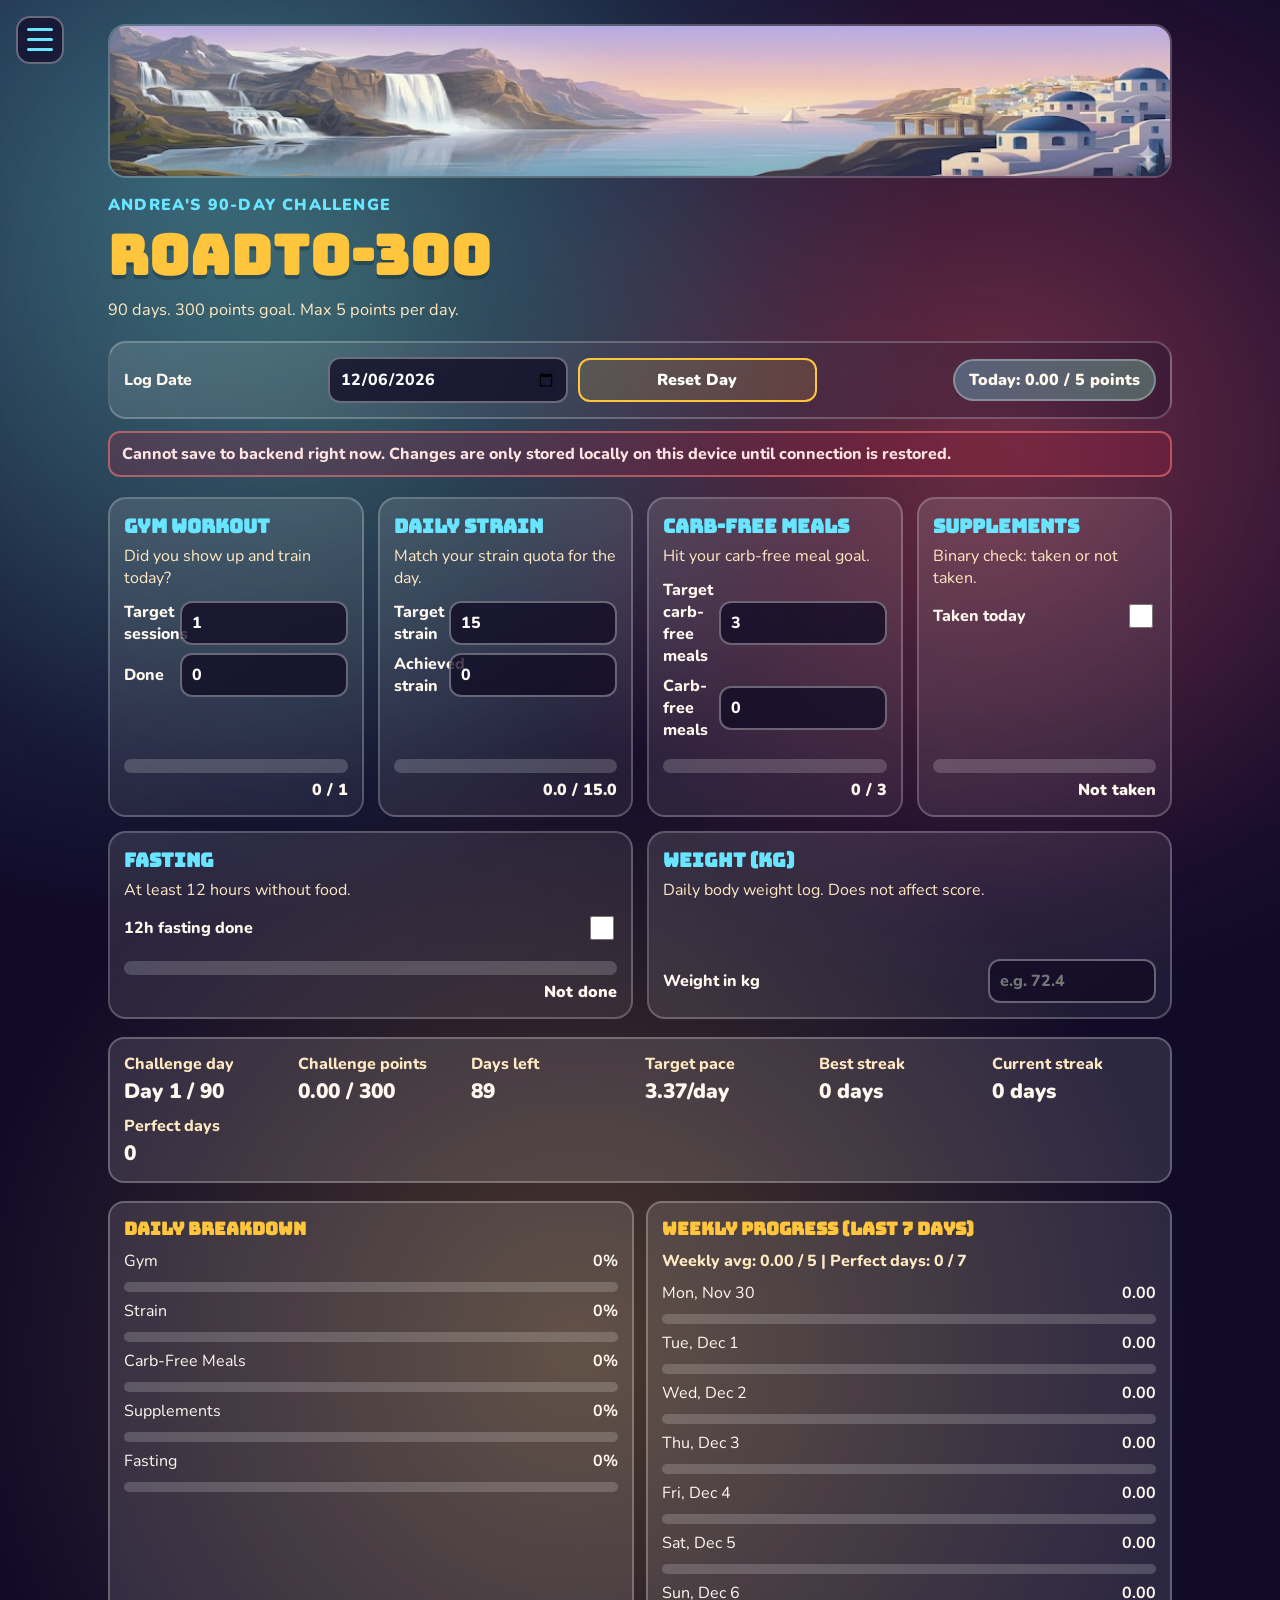
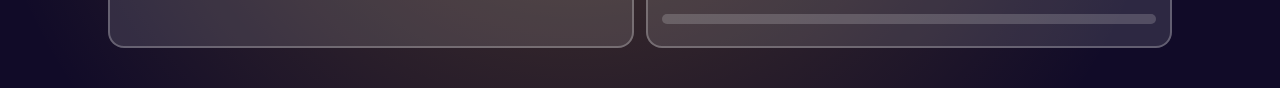
==== commit 4cc77f40: "Add menu guide and show current challenge day" ====
--- a/index.html
+++ b/index.html
@@ -35,6 +35,22 @@
       <button id="restartChallenge" class="menu-action" type="button">
         Restart 90-Day Challenge from Log Date
       </button>
+      <section class="menu-help" aria-label="How this works">
+        <h3>How this works</h3>
+        <p>
+          Each day has 5 factors and a max score of 5 points.
+        </p>
+        <ul>
+          <li>Gym: 35% of daily score</li>
+          <li>Strain: 16.25%</li>
+          <li>Carb-free meals: 16.25%</li>
+          <li>Supplements: 16.25%</li>
+          <li>Fasting: 16.25%</li>
+        </ul>
+        <p>
+          Weight is logged for trends only and does not affect points.
+        </p>
+      </section>
     </aside>
 
     <main class="app-shell">
@@ -138,12 +154,16 @@
           <p class="card-note">Daily body weight log. Does not affect score.</p>
           <div class="field-row">
             <label for="weightKg">Weight in kg</label>
-            <input type="number" min="1" max="400" step="0.1" id="weightKg" placeholder="e.g. 72.4" />
+            <input type="number" min="1" max="120" step="0.1" id="weightKg" placeholder="e.g. 72.4" />
           </div>
         </article>
       </section>
 
       <section class="summary-strip" id="summaryStrip">
+        <div>
+          <p class="summary-label">Challenge day</p>
+          <p class="summary-value" id="challengeDay">Day 1 / 90</p>
+        </div>
         <div>
           <p class="summary-label">Challenge points</p>
           <p class="summary-value" id="challengePoints">0 / 300</p>
--- a/styles.css
+++ b/styles.css
@@ -126,6 +126,36 @@
   text-decoration: none;
 }
 
+.menu-help {
+  margin-top: 10px;
+  padding: 12px;
+  border: 1px solid rgba(255, 255, 255, 0.2);
+  border-radius: 12px;
+  background: rgba(255, 255, 255, 0.06);
+}
+
+.menu-help h3 {
+  margin: 0 0 8px;
+  color: var(--sky);
+  font-family: "Bungee", sans-serif;
+  font-size: 0.92rem;
+}
+
+.menu-help p {
+  margin: 0;
+  color: var(--muted);
+  font-weight: 700;
+  line-height: 1.35;
+}
+
+.menu-help ul {
+  margin: 8px 0;
+  padding-left: 18px;
+  color: #fff;
+  font-weight: 800;
+  line-height: 1.3;
+}
+
 .app-shell {
   max-width: 1100px;
   margin: 0 auto;
